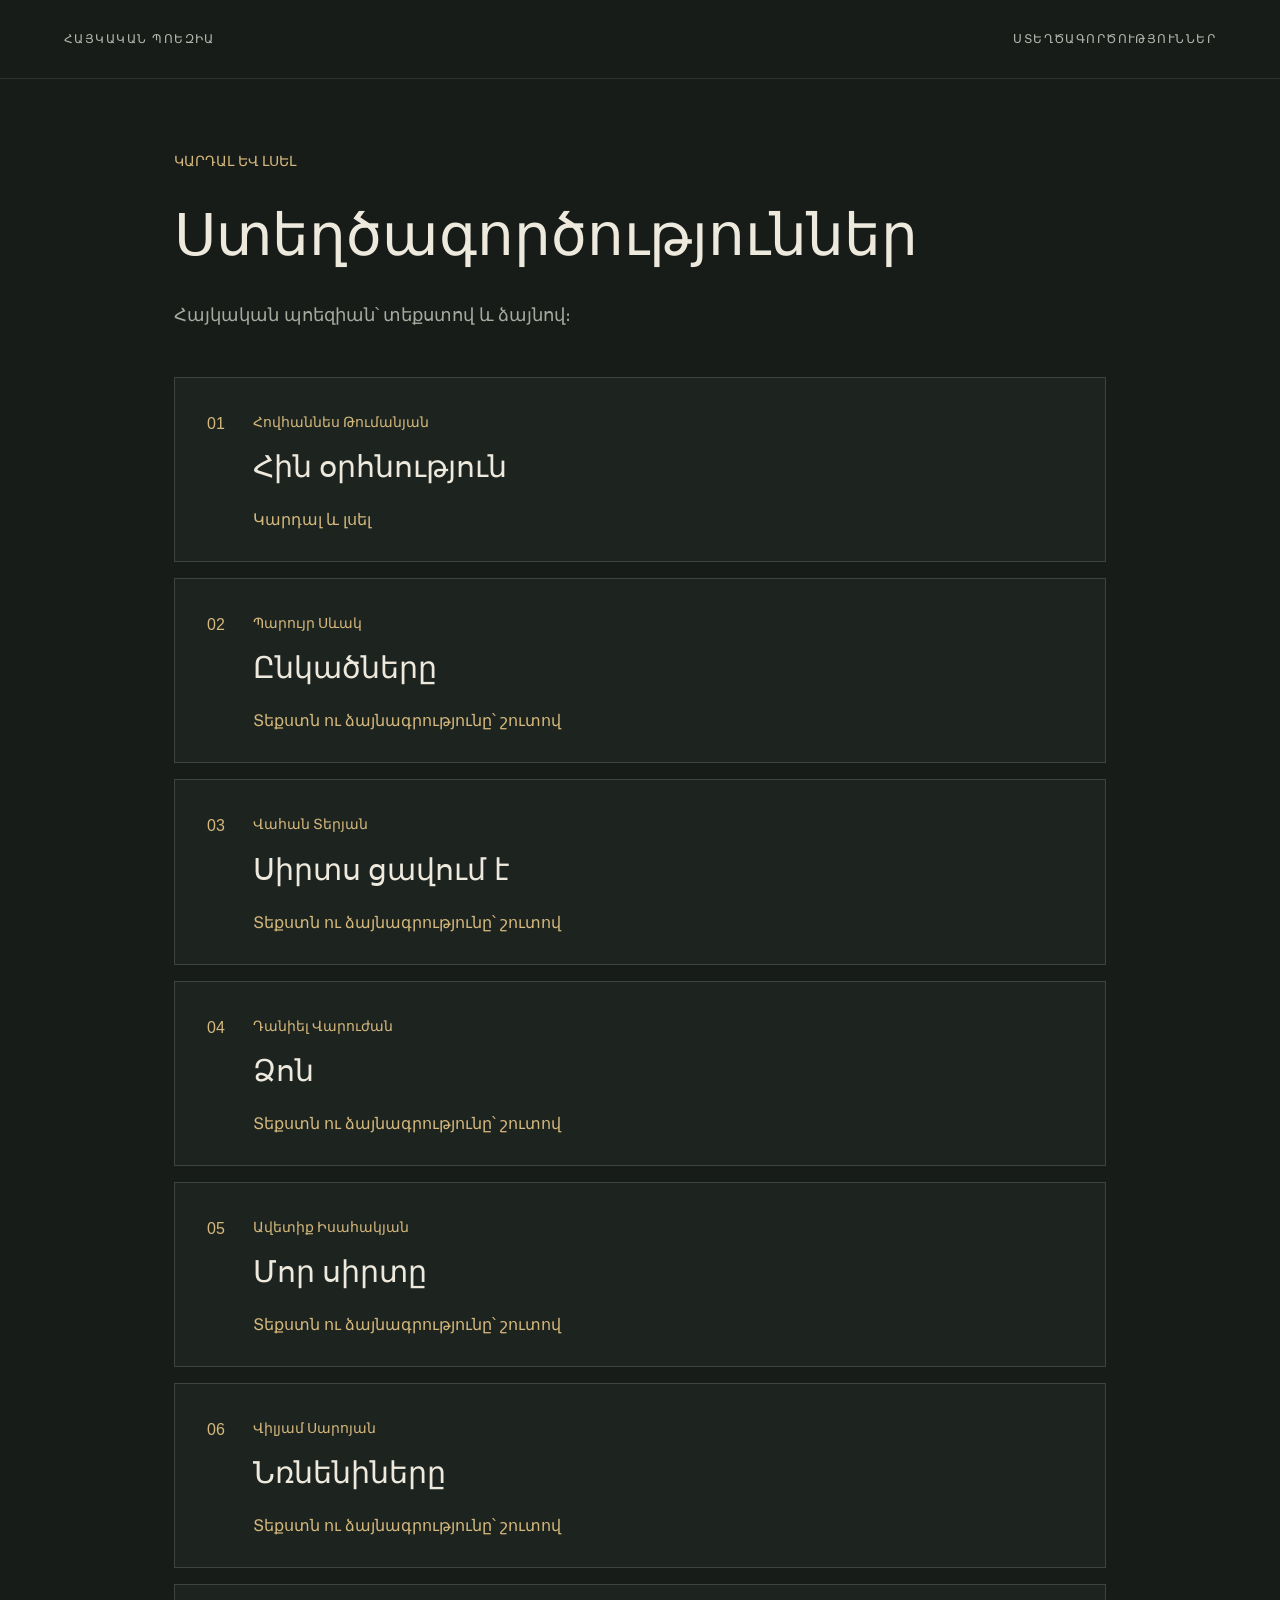
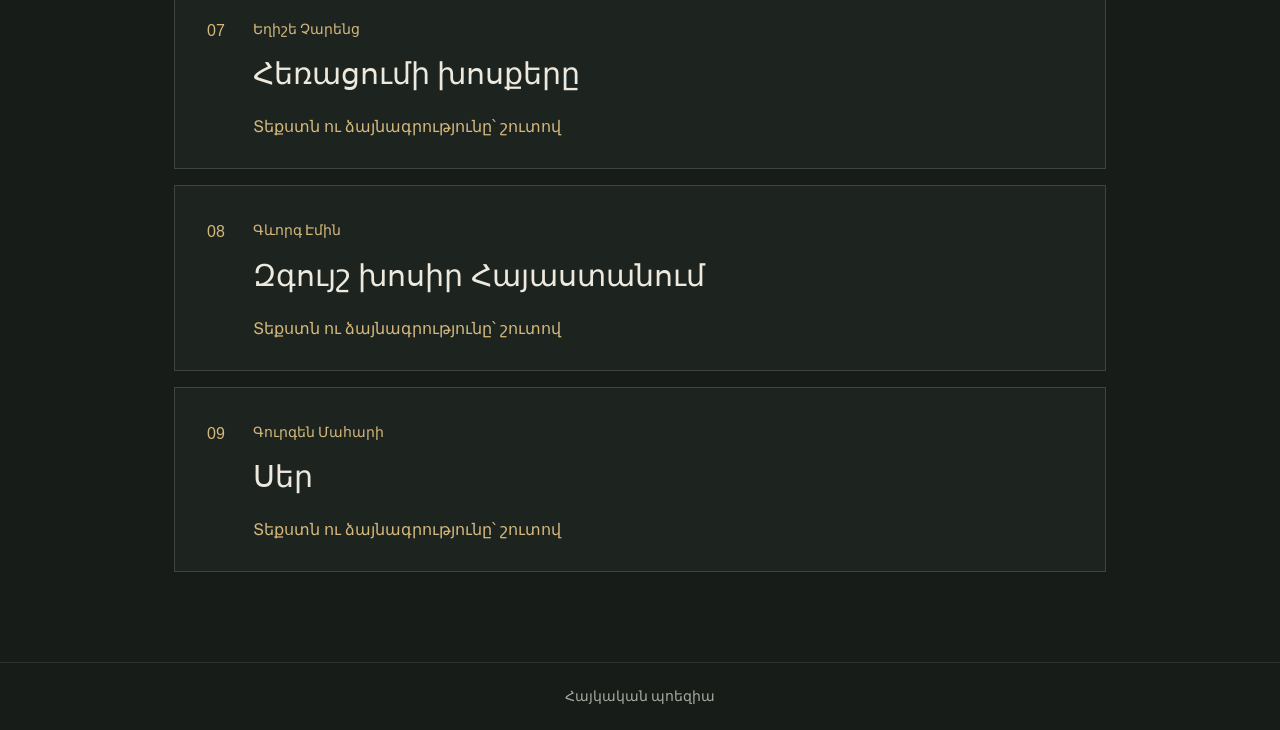
==== index.html @ c3a3af4f "Add files via upload" ====
<!doctype html>
<html lang="hy"><head><meta charset="utf-8"><meta name="viewport" content="width=device-width,initial-scale=1"><title>Հայկական պոեզիա — Ստեղծագործություններ</title><meta name="description" content="Կարդացեք և լսեք հայ բանաստեղծների ստեղծագործությունները։"><link rel="icon" href="data:image/svg+xml,%3Csvg xmlns='http://www.w3.org/2000/svg' viewBox='0 0 32 32'%3E%3Crect width='32' height='32' rx='6' fill='%23171c19'/%3E%3Cpath d='M6 8h8l2 3 2-3h8v17h-8l-2 2-2-2H6z' fill='none' stroke='%23d5b87c' stroke-width='2'/%3E%3C/svg%3E"><link rel="stylesheet" href="style.css"></head><body><header><span class="brand">ՀԱՅԿԱԿԱՆ ՊՈԵԶԻԱ</span><span class="edition">ՍՏԵՂԾԱԳՈՐԾՈՒԹՅՈՒՆՆԵՐ</span></header><main class="collection"><section class="collection-heading"><div class="eyebrow">ԿԱՐԴԱԼ ԵՎ ԼՍԵԼ</div><h1>Ստեղծագործություններ</h1><p class="collection-description">Հայկական պոեզիան՝ տեքստով և ձայնով։</p></section><section class="poem-list" aria-label="Ստեղծագործությունների ցանկ"><a class="poem-card" href="tumanyan-01.html"><span class="poem-number">01</span><div><div class="eyebrow">Հովհաննես Թումանյան</div><h2>Հին օրհնություն</h2><span class="card-action">Կարդալ և լսել</span></div></a><a class="poem-card" href="sevak-01.html"><span class="poem-number">02</span><div><div class="eyebrow">Պարույր Սևակ</div><h2>Ընկածները</h2><span class="card-action">Տեքստն ու ձայնագրությունը՝ շուտով</span></div></a><a class="poem-card" href="teryan-01.html"><span class="poem-number">03</span><div><div class="eyebrow">Վահան Տերյան</div><h2>Սիրտս ցավում է</h2><span class="card-action">Տեքստն ու ձայնագրությունը՝ շուտով</span></div></a><a class="poem-card" href="varuzhan-01.html"><span class="poem-number">04</span><div><div class="eyebrow">Դանիել Վարուժան</div><h2>Ձոն</h2><span class="card-action">Տեքստն ու ձայնագրությունը՝ շուտով</span></div></a><a class="poem-card" href="isahakyan-01.html"><span class="poem-number">05</span><div><div class="eyebrow">Ավետիք Իսահակյան</div><h2>Մոր սիրտը</h2><span class="card-action">Տեքստն ու ձայնագրությունը՝ շուտով</span></div></a><a class="poem-card" href="saroyan-01.html"><span class="poem-number">06</span><div><div class="eyebrow">Վիլյամ Սարոյան</div><h2>Նռնենիները</h2><span class="card-action">Տեքստն ու ձայնագրությունը՝ շուտով</span></div></a><a class="poem-card" href="charents-01.html"><span class="poem-number">07</span><div><div class="eyebrow">Եղիշե Չարենց</div><h2>Հեռացումի խոսքերը</h2><span class="card-action">Տեքստն ու ձայնագրությունը՝ շուտով</span></div></a><a class="poem-card" href="emin-01.html"><span class="poem-number">08</span><div><div class="eyebrow">Գևորգ Էմին</div><h2>Զգույշ խոսիր Հայաստանում</h2><span class="card-action">Տեքստն ու ձայնագրությունը՝ շուտով</span></div></a><a class="poem-card" href="mahari-01.html"><span class="poem-number">09</span><div><div class="eyebrow">Գուրգեն Մահարի</div><h2>Սեր</h2><span class="card-action">Տեքստն ու ձայնագրությունը՝ շուտով</span></div></a></section></main><footer>Հայկական պոեզիա</footer></body></html>
---- style.css ----
*{box-sizing:border-box}html{color-scheme:dark}body{margin:0;background:#171c19;color:#eee9dd;font-family:Georgia,"Sylfaen",serif}header{max-width:1280px;margin:auto;padding:32px 5%;display:flex;justify-content:space-between;border-bottom:1px solid #ffffff18;font-family:Arial,"Sylfaen",sans-serif;font-size:12px;letter-spacing:.12em;color:#b7b9af}main{max-width:1180px;margin:0 auto;display:grid;grid-template-columns:1fr 1.1fr;gap:9%;padding:70px 5% 90px}.intro{align-self:start;position:sticky;top:48px}.eyebrow{font-size:14px;color:#d5b87c;line-height:1.8}h1{font-size:clamp(48px,6vw,78px);font-weight:400;line-height:1.25;margin:26px 0}.year{color:#a6aa9f;font-size:16px;letter-spacing:.2em}.player{display:flex;gap:18px;align-items:center;border-block:1px solid #ffffff23;padding:25px 0;margin-top:40px}button{flex-shrink:0;width:60px;height:60px;border-radius:50%;border:0;background:#d5b87c;color:#171c19;cursor:pointer;font-size:22px}button:hover{background:#ead09b}button:focus-visible,input:focus-visible{outline:2px solid #fff;outline-offset:5px}.track{width:100%;font-size:16px}input{width:100%;margin:15px 0 8px;accent-color:#d5b87c;cursor:pointer}.times{display:flex;justify-content:space-between;font:13px Arial,sans-serif;color:#a6aa9f}.quote{margin-top:40px;color:#a6aa9f;line-height:1.8;font-size:20px}article{border-left:1px solid #ffffff18;padding-left:36px}article p{font-size:18px;line-height:2.05;margin:0 0 32px}.end{color:#d5b87c;font-size:16px}footer{border-top:1px solid #ffffff18;padding:25px;text-align:center;color:#a6aa9f;font-size:14px}audio{width:100%;margin-top:16px}.enhanced audio{display:none}#error{color:#e4b9a5;font-size:14px;line-height:1.7}#error:empty{display:none}@media(max-width:700px){header{padding:24px 6%;gap:15px}.edition{display:none}main{display:block;padding:38px 6% 60px}.intro{position:static}h1{font-size:54px;margin:20px 0}h1 br{display:none}article{border-left:0;border-top:1px solid #ffffff18;padding:32px 0 0;margin-top:32px}article p{font-size:17px;line-height:2}.quote{display:none}.player{margin-top:26px}button{width:56px;height:56px}}@media(prefers-reduced-motion:no-preference){button{transition:background .2s}}
.home-link{color:inherit;text-decoration:none;font-size:14px;letter-spacing:0}.home-link:hover{color:#d5b87c}.home-link:focus-visible,.poem-card:focus-visible{outline:2px solid #d5b87c;outline-offset:5px}.collection{display:block;min-height:calc(100vh - 158px);max-width:1060px}.collection-heading h1{font-size:clamp(32px,5vw,58px);overflow-wrap:anywhere}.collection-description{font-size:18px;color:#a6aa9f;line-height:1.8}.poem-list{margin-top:46px}.poem-card{display:flex;gap:28px;padding:32px;border:1px solid #ffffff25;text-decoration:none;color:inherit;background:#1d2420}.poem-card:hover{border-color:#d5b87c;background:#222b25}.poem-number{font:16px Arial,sans-serif;color:#d5b87c;padding-top:5px}.poem-card h2{font-size:30px;font-weight:400;margin:14px 0}.poem-card p{font-size:18px;color:#a6aa9f;line-height:1.8}.card-action{display:inline-block;font-size:16px;color:#d5b87c;margin-top:12px}.card-year{margin-left:auto;color:#a6aa9f;font-size:14px;padding-top:5px}@media(max-width:700px){.poem-card{padding:24px 18px;gap:18px}.card-year{display:none}.poem-card h2{font-size:28px}.collection{padding-top:38px}.collection-heading h1{font-size:36px}.home-link{line-height:1.7}}
.poem-list{display:grid;gap:16px}.poem-card .eyebrow{text-transform:none}.poem-card h2{overflow-wrap:anywhere}
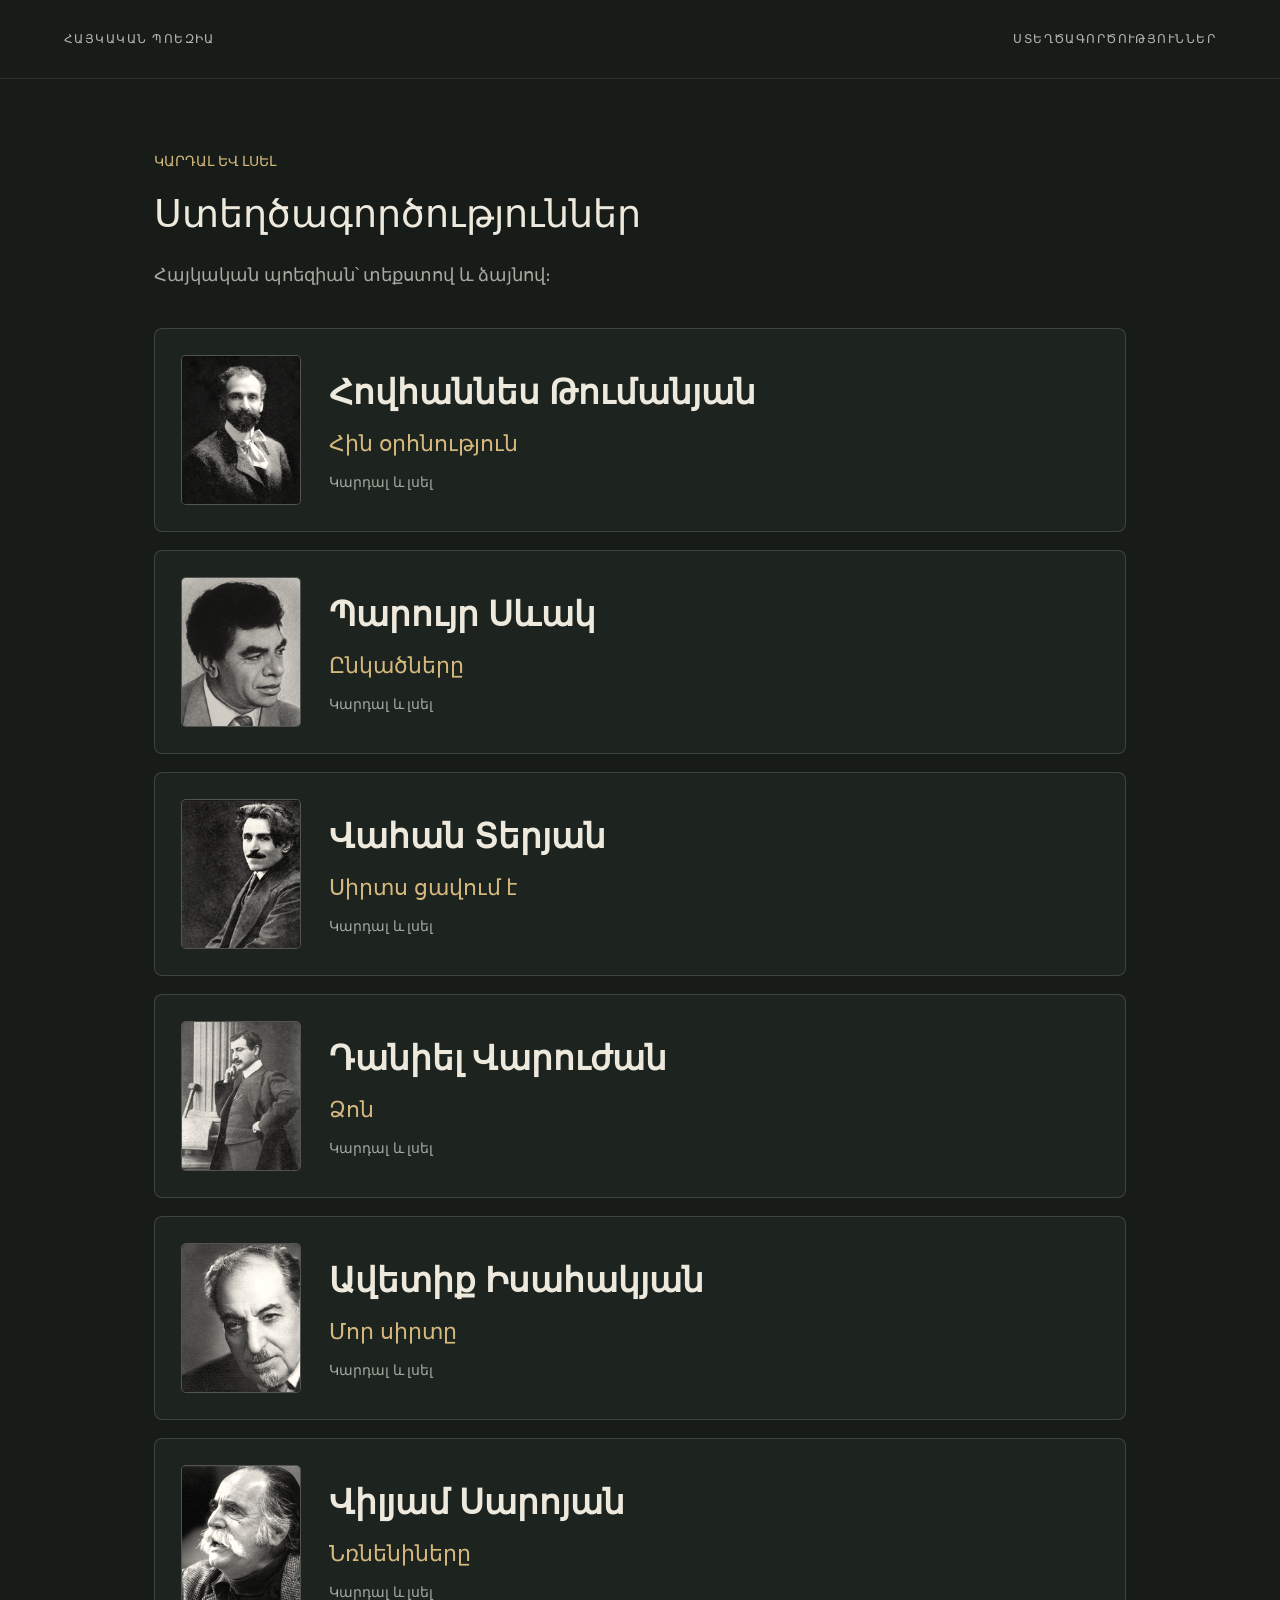
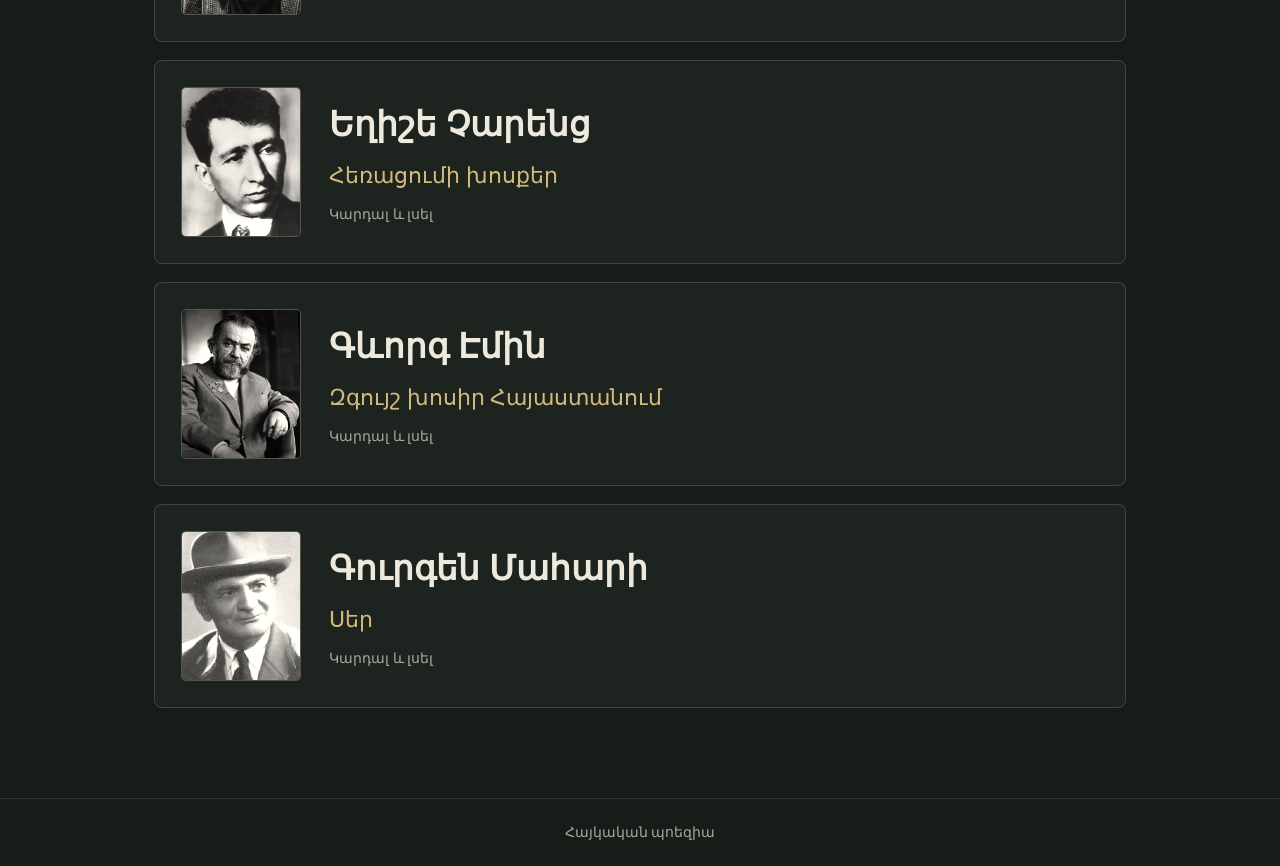
==== commit 883b212e: "Add files via upload" ====
--- a/index.html
+++ b/index.html
@@ -1,2 +1,19 @@
 <!doctype html>
-<html lang="hy"><head><meta charset="utf-8"><meta name="viewport" content="width=device-width,initial-scale=1"><title>Հայկական պոեզիա — Ստեղծագործություններ</title><meta name="description" content="Կարդացեք և լսեք հայ բանաստեղծների ստեղծագործությունները։"><link rel="icon" href="data:image/svg+xml,%3Csvg xmlns='http://www.w3.org/2000/svg' viewBox='0 0 32 32'%3E%3Crect width='32' height='32' rx='6' fill='%23171c19'/%3E%3Cpath d='M6 8h8l2 3 2-3h8v17h-8l-2 2-2-2H6z' fill='none' stroke='%23d5b87c' stroke-width='2'/%3E%3C/svg%3E"><link rel="stylesheet" href="style.css"></head><body><header><span class="brand">ՀԱՅԿԱԿԱՆ ՊՈԵԶԻԱ</span><span class="edition">ՍՏԵՂԾԱԳՈՐԾՈՒԹՅՈՒՆՆԵՐ</span></header><main class="collection"><section class="collection-heading"><div class="eyebrow">ԿԱՐԴԱԼ ԵՎ ԼՍԵԼ</div><h1>Ստեղծագործություններ</h1><p class="collection-description">Հայկական պոեզիան՝ տեքստով և ձայնով։</p></section><section class="poem-list" aria-label="Ստեղծագործությունների ցանկ"><a class="poem-card" href="tumanyan-01.html"><span class="poem-number">01</span><div><div class="eyebrow">Հովհաննես Թումանյան</div><h2>Հին օրհնություն</h2><span class="card-action">Կարդալ և լսել</span></div></a><a class="poem-card" href="sevak-01.html"><span class="poem-number">02</span><div><div class="eyebrow">Պարույր Սևակ</div><h2>Ընկածները</h2><span class="card-action">Տեքստն ու ձայնագրությունը՝ շուտով</span></div></a><a class="poem-card" href="teryan-01.html"><span class="poem-number">03</span><div><div class="eyebrow">Վահան Տերյան</div><h2>Սիրտս ցավում է</h2><span class="card-action">Տեքստն ու ձայնագրությունը՝ շուտով</span></div></a><a class="poem-card" href="varuzhan-01.html"><span class="poem-number">04</span><div><div class="eyebrow">Դանիել Վարուժան</div><h2>Ձոն</h2><span class="card-action">Տեքստն ու ձայնագրությունը՝ շուտով</span></div></a><a class="poem-card" href="isahakyan-01.html"><span class="poem-number">05</span><div><div class="eyebrow">Ավետիք Իսահակյան</div><h2>Մոր սիրտը</h2><span class="card-action">Տեքստն ու ձայնագրությունը՝ շուտով</span></div></a><a class="poem-card" href="saroyan-01.html"><span class="poem-number">06</span><div><div class="eyebrow">Վիլյամ Սարոյան</div><h2>Նռնենիները</h2><span class="card-action">Տեքստն ու ձայնագրությունը՝ շուտով</span></div></a><a class="poem-card" href="charents-01.html"><span class="poem-number">07</span><div><div class="eyebrow">Եղիշե Չարենց</div><h2>Հեռացումի խոսքերը</h2><span class="card-action">Տեքստն ու ձայնագրությունը՝ շուտով</span></div></a><a class="poem-card" href="emin-01.html"><span class="poem-number">08</span><div><div class="eyebrow">Գևորգ Էմին</div><h2>Զգույշ խոսիր Հայաստանում</h2><span class="card-action">Տեքստն ու ձայնագրությունը՝ շուտով</span></div></a><a class="poem-card" href="mahari-01.html"><span class="poem-number">09</span><div><div class="eyebrow">Գուրգեն Մահարի</div><h2>Սեր</h2><span class="card-action">Տեքստն ու ձայնագրությունը՝ շուտով</span></div></a></section></main><footer>Հայկական պոեզիա</footer></body></html>+<html lang="hy"><head><meta charset="utf-8"><meta name="viewport" content="width=device-width,initial-scale=1"><title>Հայկական պոեզիա — Ստեղծագործություններ</title><meta name="description" content="Կարդացեք և լսեք հայ բանաստեղծների ստեղծագործությունները։"><link rel="icon" href="data:image/svg+xml,%3Csvg xmlns='http://www.w3.org/2000/svg' viewBox='0 0 32 32'%3E%3Crect width='32' height='32' rx='6' fill='%23171c19'/%3E%3Cpath d='M6 8h8l2 3 2-3h8v17h-8l-2 2-2-2H6z' fill='none' stroke='%23d5b87c' stroke-width='2'/%3E%3C/svg%3E"><style>*{box-sizing:border-box}html{color-scheme:dark}body{margin:0;background:#171c19;color:#eee9dd;font-family:Georgia,"Sylfaen",serif}header{max-width:1280px;margin:auto;padding:32px 5%;display:flex;justify-content:space-between;border-bottom:1px solid #ffffff18;font-family:Arial,"Sylfaen",sans-serif;font-size:12px;letter-spacing:.12em;color:#b7b9af}main{max-width:1180px;margin:0 auto;display:grid;grid-template-columns:1fr 1.1fr;gap:9%;padding:70px 5% 90px}.intro{align-self:start;position:sticky;top:48px}.eyebrow{font-size:14px;color:#d5b87c;line-height:1.8}h1{font-size:clamp(48px,6vw,78px);font-weight:400;line-height:1.25;margin:26px 0}.year{color:#a6aa9f;font-size:16px;letter-spacing:.2em}.player{display:flex;gap:18px;align-items:center;border-block:1px solid #ffffff23;padding:25px 0;margin-top:40px}button{flex-shrink:0;width:60px;height:60px;border-radius:50%;border:0;background:#d5b87c;color:#171c19;cursor:pointer;font-size:22px}button:hover{background:#ead09b}button:focus-visible,input:focus-visible{outline:2px solid #fff;outline-offset:5px}.track{width:100%;font-size:16px}input{width:100%;margin:15px 0 8px;accent-color:#d5b87c;cursor:pointer}.times{display:flex;justify-content:space-between;font:13px Arial,sans-serif;color:#a6aa9f}.quote{margin-top:40px;color:#a6aa9f;line-height:1.8;font-size:20px}article{border-left:1px solid #ffffff18;padding-left:36px}article p{font-size:18px;line-height:2.05;margin:0 0 32px}.end{color:#d5b87c;font-size:16px}footer{border-top:1px solid #ffffff18;padding:25px;text-align:center;color:#a6aa9f;font-size:14px}audio{width:100%;margin-top:16px}.enhanced audio{display:block}#error{color:#e4b9a5;font-size:14px;line-height:1.7}#error:empty{display:none}@media(max-width:700px){header{padding:24px 6%;gap:15px}.edition{display:none}main{display:block;padding:38px 6% 60px}.intro{position:static}h1{font-size:54px;margin:20px 0}h1 br{display:none}article{border-left:0;border-top:1px solid #ffffff18;padding:32px 0 0;margin-top:32px}article p{font-size:17px;line-height:2}.quote{display:none}.player{margin-top:26px}button{width:56px;height:56px}}@media(prefers-reduced-motion:no-preference){button{transition:background .2s}}
+.home-link{color:inherit;text-decoration:none;font-size:14px;letter-spacing:0}.home-link:hover{color:#d5b87c}.home-link:focus-visible,.poem-card:focus-visible{outline:2px solid #d5b87c;outline-offset:5px}.collection{display:block;min-height:calc(100vh - 158px);max-width:1060px}.collection-heading h1{font-size:clamp(32px,5vw,58px);overflow-wrap:anywhere}.collection-description{font-size:18px;color:#a6aa9f;line-height:1.8}.poem-list{margin-top:46px}.poem-card{display:flex;gap:28px;padding:32px;border:1px solid #ffffff25;text-decoration:none;color:inherit;background:#1d2420}.poem-card:hover{border-color:#d5b87c;background:#222b25}.poem-number{font:16px Arial,sans-serif;color:#d5b87c;padding-top:5px}.poem-card h2{font-size:30px;font-weight:400;margin:14px 0}.poem-card p{font-size:18px;color:#a6aa9f;line-height:1.8}.card-action{display:inline-block;font-size:16px;color:#d5b87c;margin-top:12px}.card-year{margin-left:auto;color:#a6aa9f;font-size:14px;padding-top:5px}@media(max-width:700px){.poem-card{padding:24px 18px;gap:18px}.card-year{display:none}.poem-card h2{font-size:28px}.collection{padding-top:38px}.collection-heading h1{font-size:36px}.home-link{line-height:1.7}}
+.poem-list{display:grid;gap:16px}.poem-card .eyebrow{text-transform:none}.poem-card h2{overflow-wrap:anywhere}
+
+article .text-note{font-size:14px;line-height:1.8;color:#b7b9af;border-bottom:1px solid #ffffff23;padding-bottom:20px;margin-bottom:28px}.intro h1{overflow-wrap:normal}
+</style><style>
+.collection{max-width:1100px}
+.collection-heading h1{font-size:clamp(18px,4.9vw,38px);white-space:nowrap;line-height:1.4;margin:14px 0 18px;letter-spacing:0}
+.poem-list{gap:18px;margin-top:36px}
+.poem-card{align-items:center;gap:28px;padding:26px;border-radius:8px}
+.card-portrait{display:block;flex:0 0 120px;width:120px;height:150px;object-fit:cover;object-position:center 25%;filter:grayscale(1) sepia(.2) saturate(.7);border-radius:5px;border:1px solid #d5b87c55;background:#171c19}
+.poem-card > div{min-width:0}
+.poem-card .eyebrow{font-family:Georgia,"Sylfaen",serif;font-size:clamp(26px,3.3vw,34px);font-weight:600;line-height:1.4;color:#eee9dd}
+.poem-card h2{font-size:22px;line-height:1.5;color:#d5b87c;margin:10px 0 0}
+.card-action{font-size:14px;color:#a6aa9f;margin-top:14px}
+@media(max-width:700px){.poem-card{padding:18px 14px;gap:16px}.card-portrait{flex-basis:80px;width:80px;height:104px}.poem-card .eyebrow{font-size:24px}.poem-card h2{font-size:18px}.collection-heading h1{font-size:clamp(17px,4.9vw,32px)}.collection-description{font-size:16px}}
+@media(max-width:360px){.card-portrait{flex-basis:64px;width:64px;height:86px}.poem-card{gap:12px;padding:14px 10px}.poem-card .eyebrow{font-size:22px}.poem-card h2{font-size:17px}}
+</style></head><body><header><span class="brand">ՀԱՅԿԱԿԱՆ ՊՈԵԶԻԱ</span><span class="edition">ՍՏԵՂԾԱԳՈՐԾՈՒԹՅՈՒՆՆԵՐ</span></header><main class="collection"><section class="collection-heading"><div class="eyebrow">ԿԱՐԴԱԼ ԵՎ ԼՍԵԼ</div><h1>Ստեղծագործություններ</h1><p class="collection-description">Հայկական պոեզիան՝ տեքստով և ձայնով։</p></section><section class="poem-list" aria-label="Ստեղծագործությունների ցանկ"><a class="poem-card" href="tumanyan-01.html"><img class="card-portrait" src="[data-uri]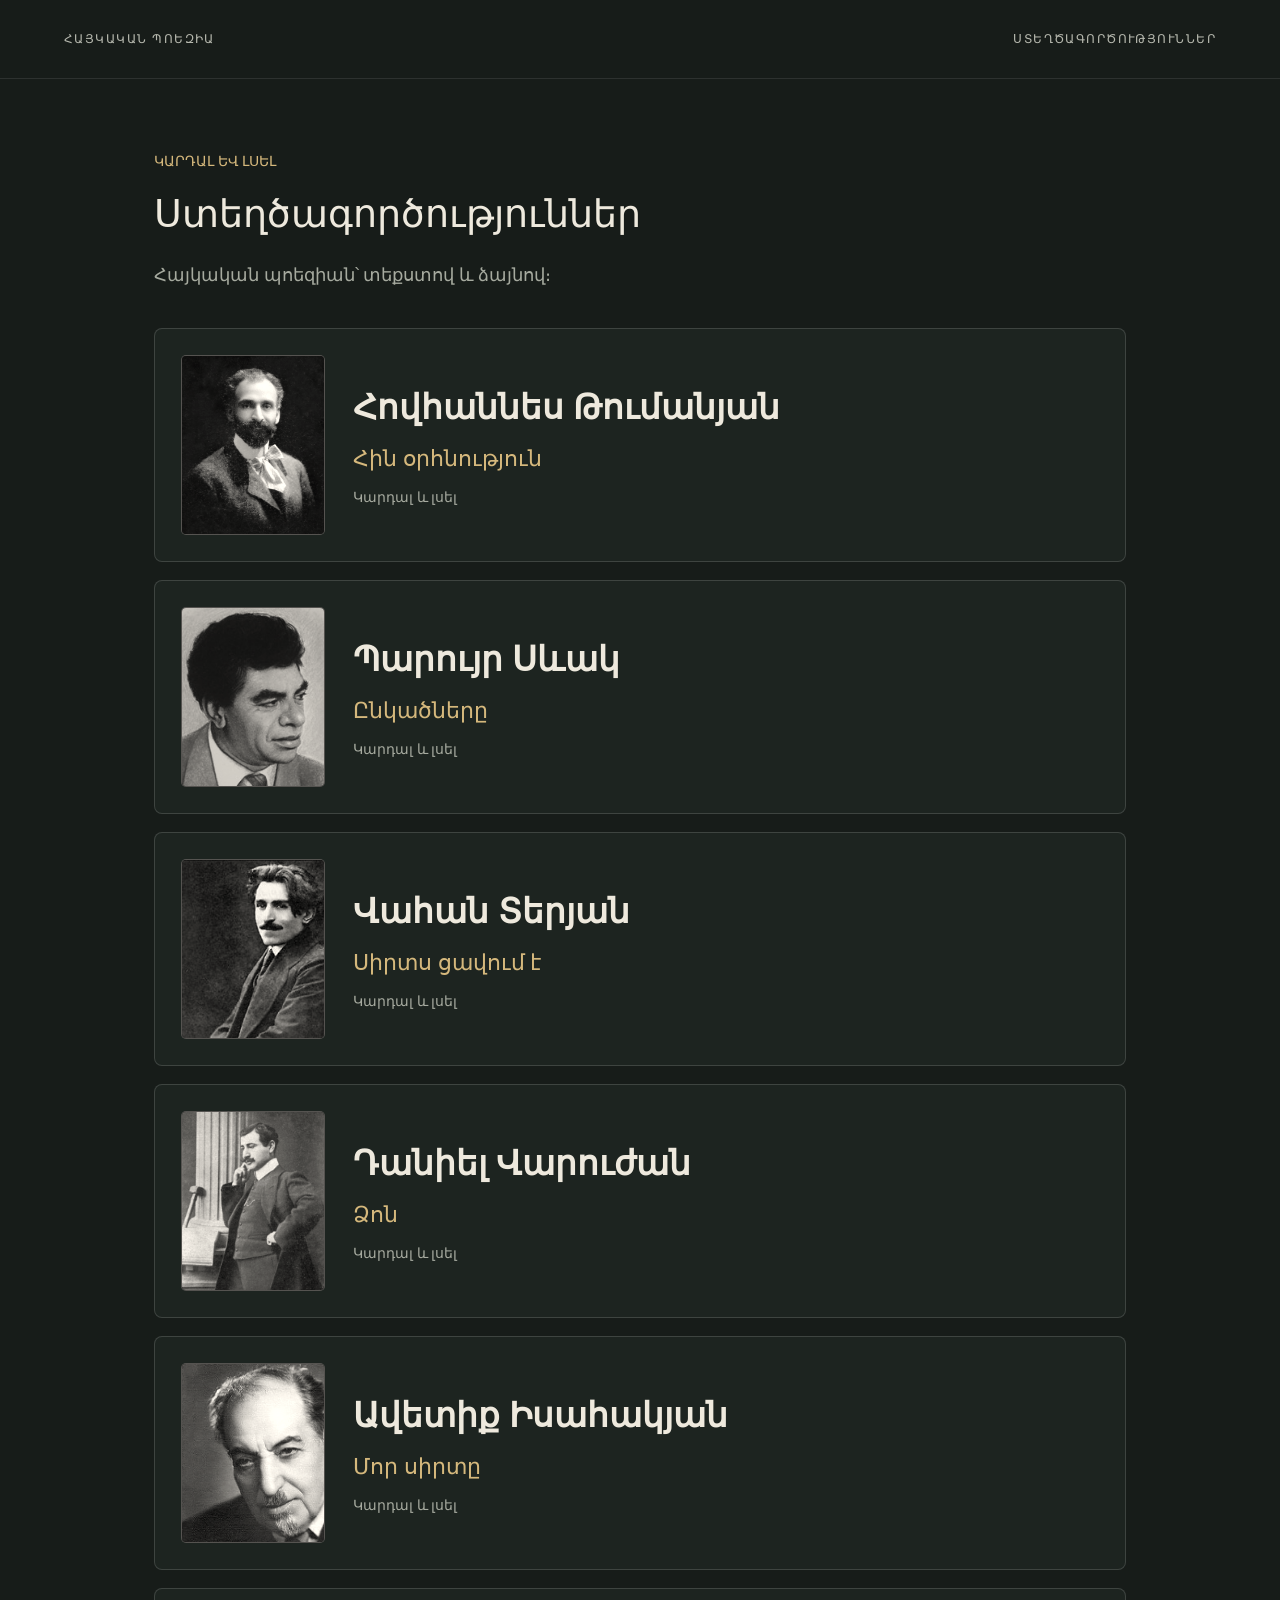
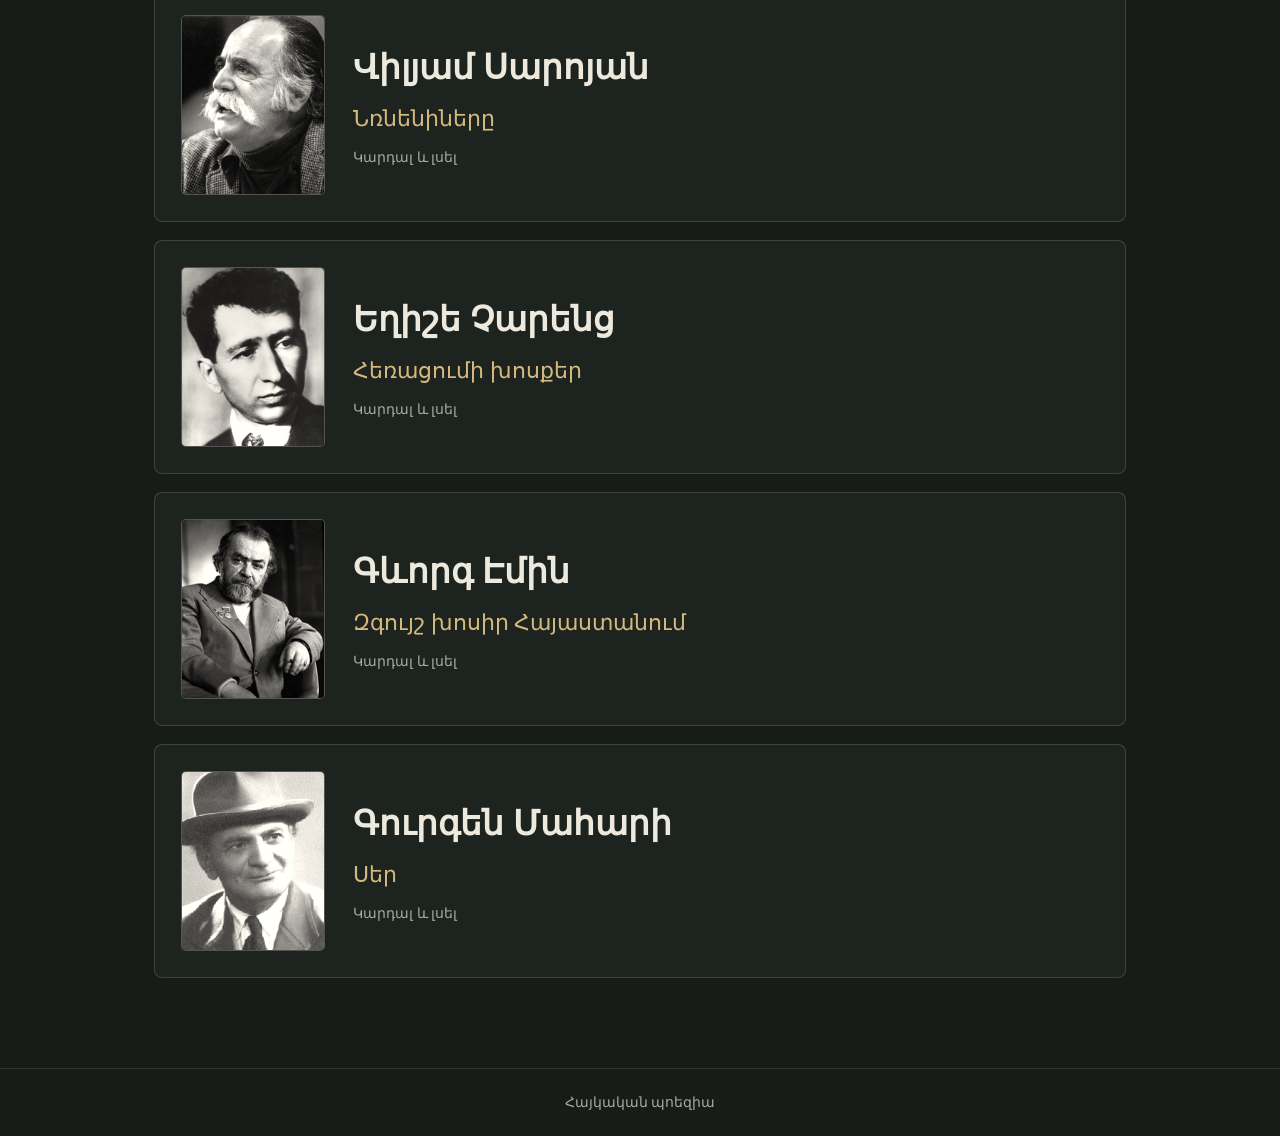
==== commit e731c0fc: "Add files via upload" ====
--- a/index.html
+++ b/index.html
@@ -16,4 +16,33 @@
 .card-action{font-size:14px;color:#a6aa9f;margin-top:14px}
 @media(max-width:700px){.poem-card{padding:18px 14px;gap:16px}.card-portrait{flex-basis:80px;width:80px;height:104px}.poem-card .eyebrow{font-size:24px}.poem-card h2{font-size:18px}.collection-heading h1{font-size:clamp(17px,4.9vw,32px)}.collection-description{font-size:16px}}
 @media(max-width:360px){.card-portrait{flex-basis:64px;width:64px;height:86px}.poem-card{gap:12px;padding:14px 10px}.poem-card .eyebrow{font-size:22px}.poem-card h2{font-size:17px}}
-</style></head><body><header><span class="brand">ՀԱՅԿԱԿԱՆ ՊՈԵԶԻԱ</span><span class="edition">ՍՏԵՂԾԱԳՈՐԾՈՒԹՅՈՒՆՆԵՐ</span></header><main class="collection"><section class="collection-heading"><div class="eyebrow">ԿԱՐԴԱԼ ԵՎ ԼՍԵԼ</div><h1>Ստեղծագործություններ</h1><p class="collection-description">Հայկական պոեզիան՝ տեքստով և ձայնով։</p></section><section class="poem-list" aria-label="Ստեղծագործությունների ցանկ"><a class="poem-card" href="tumanyan-01.html"><img class="card-portrait" src="[data-uri]